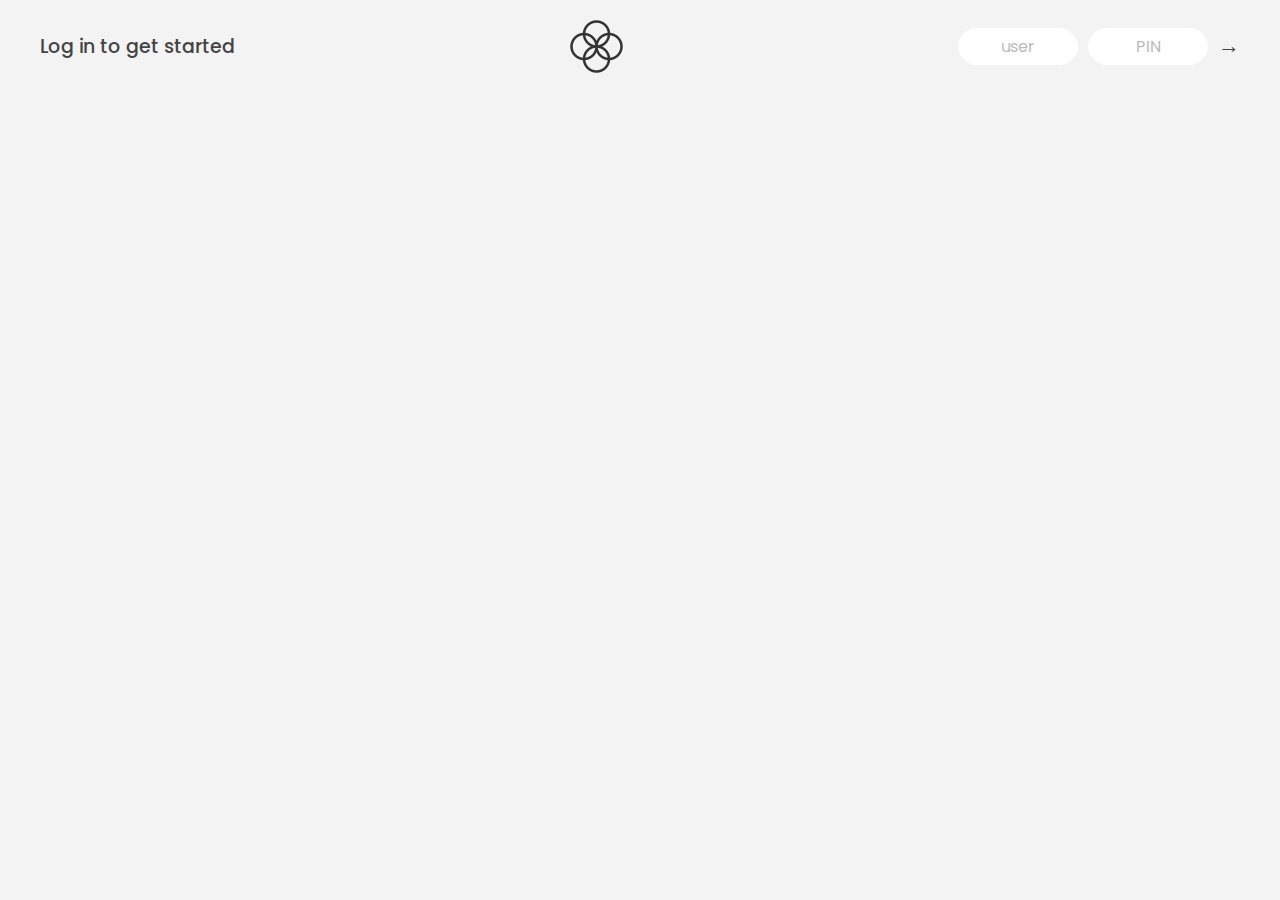
==== index.html @ feb66b4c "Uploaded Files" ====
<!DOCTYPE html>
<html lang="en">
  <head>
    <meta charset="UTF-8" />
    <meta name="viewport" content="width=device-width, initial-scale=1.0" />
    <meta http-equiv="X-UA-Compatible" content="ie=edge" />
    <link rel="shortcut icon" type="image/png" href="/icon.png" />

    <link
      href="https://fonts.googleapis.com/css?family=Poppins:400,500,600&display=swap"
      rel="stylesheet"
    />

    <link rel="stylesheet" href="style.css" />
    <title>Bankist</title>
  </head>
  <body>
    <!-- TOP NAVIGATION -->
    <nav>
      <p class="welcome">Log in to get started</p>
      <img src="logo.png" alt="Logo" class="logo" />
      <form class="login">
        <input
          type="text"
          placeholder="user"
          class="login__input login__input--user"
        />
        <!-- In practice, use type="password" -->
        <input
          type="text"
          placeholder="PIN"
          maxlength="4"
          class="login__input login__input--pin"
        />
        <button class="login__btn">&rarr;</button>
      </form>
    </nav>

    <main class="app">
      <!-- BALANCE -->
      <div class="balance">
        <div>
          <p class="balance__label">Current balance</p>
          <p class="balance__date">
            As of <span class="date">05/03/2037</span>
          </p>
        </div>
        <p class="balance__value">0000€</p>
      </div>

      <!-- MOVEMENTS -->
      <div class="movements">
        <div class="movements__row">
          <div class="movements__type movements__type--deposit">2 deposit</div>
          <div class="movements__date">3 days ago</div>
          <div class="movements__value">4 000€</div>
        </div>
        <div class="movements__row">
          <div class="movements__type movements__type--withdrawal">
            1 withdrawal
          </div>
          <div class="movements__date">24/01/2037</div>
          <div class="movements__value">-378€</div>
        </div>
      </div>

      <!-- SUMMARY -->
      <div class="summary">
        <p class="summary__label">In</p>
        <p class="summary__value summary__value--in">0000€</p>
        <p class="summary__label">Out</p>
        <p class="summary__value summary__value--out">0000€</p>
        <p class="summary__label">Interest</p>
        <p class="summary__value summary__value--interest">0000€</p>
        <button class="btn--sort">&downarrow; SORT</button>
      </div>

      <!-- OPERATION: TRANSFERS -->
      <div class="operation operation--transfer">
        <h2>Transfer money</h2>
        <form class="form form--transfer">
          <input type="text" class="form__input form__input--to" />
          <input type="number" class="form__input form__input--amount" />
          <button class="form__btn form__btn--transfer">&rarr;</button>
          <label class="form__label">Transfer to</label>
          <label class="form__label">Amount</label>
        </form>
      </div>

      <!-- OPERATION: LOAN -->
      <div class="operation operation--loan">
        <h2>Request loan</h2>
        <form class="form form--loan">
          <input type="number" class="form__input form__input--loan-amount" />
          <button class="form__btn form__btn--loan">&rarr;</button>
          <label class="form__label form__label--loan">Amount</label>
        </form>
      </div>

      <!-- OPERATION: CLOSE -->
      <div class="operation operation--close">
        <h2>Close account</h2>
        <form class="form form--close">
          <input type="text" class="form__input form__input--user" />
          <input
            type="password"
            maxlength="6"
            class="form__input form__input--pin"
          />
          <button class="form__btn form__btn--close">&rarr;</button>
          <label class="form__label">Confirm user</label>
          <label class="form__label">Confirm PIN</label>
        </form>
      </div>

      <!-- LOGOUT TIMER -->
      <p class="logout-timer">
        You will be logged out in <span class="timer">05:00</span>
      </p>
    </main>

    <!-- <footer>
      &copy; by Jonas Schmedtmann. Don't claim as your own :)
    </footer> -->

    <script src="script.js"></script>
  </body>
</html>
---- style.css ----
/*
 * Use this CSS to learn some intersting techniques,
 * in case you're wondering how I built the UI.
 * Have fun! 😁
 */

* {
  margin: 0;
  padding: 0;
  box-sizing: inherit;
}

html {
  font-size: 62.5%;
  box-sizing: border-box;
}

body {
  font-family: "Poppins", sans-serif;
  color: #444;
  background-color: #f3f3f3;
  height: 100vh;
  padding: 2rem;
}

nav {
  display: flex;
  justify-content: space-between;
  align-items: center;
  padding: 0 2rem;
}

.welcome {
  font-size: 1.9rem;
  font-weight: 500;
}

.logo {
  height: 5.25rem;
}

.login {
  display: flex;
}

.login__input {
  border: none;
  padding: 0.5rem 2rem;
  font-size: 1.6rem;
  font-family: inherit;
  text-align: center;
  width: 12rem;
  border-radius: 10rem;
  margin-right: 1rem;
  color: inherit;
  border: 1px solid #fff;
  transition: all 0.3s;
}

.login__input:focus {
  outline: none;
  border: 1px solid #ccc;
}

.login__input::placeholder {
  color: #bbb;
}

.login__btn {
  border: none;
  background: none;
  font-size: 2.2rem;
  color: inherit;
  cursor: pointer;
  transition: all 0.3s;
}

.login__btn:hover,
.login__btn:focus,
.btn--sort:hover,
.btn--sort:focus {
  outline: none;
  color: #777;
}

/* MAIN */
.app {
  position: relative;
  max-width: 100rem;
  margin: 4rem auto;
  display: grid;
  grid-template-columns: 4fr 3fr;
  grid-template-rows: auto repeat(3, 15rem) auto;
  gap: 2rem;

  /* NOTE This creates the fade in/out anumation */
  opacity: 0;
  transition: all 1s;
}

.balance {
  grid-column: 1 / span 2;
  display: flex;
  align-items: flex-end;
  justify-content: space-between;
  margin-bottom: 2rem;
}

.balance__label {
  font-size: 2.2rem;
  font-weight: 500;
  margin-bottom: -0.2rem;
}

.balance__date {
  font-size: 1.4rem;
  color: #888;
}

.balance__value {
  font-size: 4.5rem;
  font-weight: 400;
}

/* MOVEMENTS */
.movements {
  grid-row: 2 / span 3;
  background-color: #fff;
  border-radius: 1rem;
  overflow: scroll;
}

.movements__row {
  padding: 2.25rem 4rem;
  display: flex;
  align-items: center;
  border-bottom: 1px solid #eee;
}

.movements__type {
  font-size: 1.1rem;
  text-transform: uppercase;
  font-weight: 500;
  color: #fff;
  padding: 0.1rem 1rem;
  border-radius: 10rem;
  margin-right: 2rem;
}

.movements__date {
  font-size: 1.1rem;
  text-transform: uppercase;
  font-weight: 500;
  color: #666;
}

.movements__type--deposit {
  background-image: linear-gradient(to top left, #39b385, #9be15d);
}

.movements__type--withdrawal {
  background-image: linear-gradient(to top left, #e52a5a, #ff585f);
}

.movements__value {
  font-size: 1.7rem;
  margin-left: auto;
}

/* SUMMARY */
.summary {
  grid-row: 5 / 6;
  display: flex;
  align-items: baseline;
  padding: 0 0.3rem;
  margin-top: 1rem;
}

.summary__label {
  font-size: 1.2rem;
  font-weight: 500;
  text-transform: uppercase;
  margin-right: 0.8rem;
}

.summary__value {
  font-size: 2.2rem;
  margin-right: 2.5rem;
}

.summary__value--in,
.summary__value--interest {
  color: #66c873;
}

.summary__value--out {
  color: #f5465d;
}

.btn--sort {
  margin-left: auto;
  border: none;
  background: none;
  font-size: 1.3rem;
  font-weight: 500;
  cursor: pointer;
}

/* OPERATIONS */
.operation {
  border-radius: 1rem;
  padding: 3rem 4rem;
  color: #333;
}

.operation--transfer {
  background-image: linear-gradient(to top left, #ffb003, #ffcb03);
}

.operation--loan {
  background-image: linear-gradient(to top left, #39b385, #9be15d);
}

.operation--close {
  background-image: linear-gradient(to top left, #e52a5a, #ff585f);
}

h2 {
  margin-bottom: 1.5rem;
  font-size: 1.7rem;
  font-weight: 600;
  color: #333;
}

.form {
  display: grid;
  grid-template-columns: 2.5fr 2.5fr 1fr;
  grid-template-rows: auto auto;
  gap: 0.4rem 1rem;
}

/* Exceptions for interst */
.form.form--loan {
  grid-template-columns: 2.5fr 1fr 2.5fr;
}
.form__label--loan {
  grid-row: 2;
}
/* End exceptions */

.form__input {
  width: 100%;
  border: none;
  background-color: rgba(255, 255, 255, 0.4);
  font-family: inherit;
  font-size: 1.5rem;
  text-align: center;
  color: #333;
  padding: 0.3rem 1rem;
  border-radius: 0.7rem;
  transition: all 0.3s;
}

.form__input:focus {
  outline: none;
  background-color: rgba(255, 255, 255, 0.6);
}

.form__label {
  font-size: 1.3rem;
  text-align: center;
}

.form__btn {
  border: none;
  border-radius: 0.7rem;
  font-size: 1.8rem;
  background-color: #fff;
  cursor: pointer;
  transition: all 0.3s;
}

.form__btn:focus {
  outline: none;
  background-color: rgba(255, 255, 255, 0.8);
}

.logout-timer {
  padding: 0 0.3rem;
  margin-top: 1.9rem;
  text-align: right;
  font-size: 1.25rem;
}

.timer {
  font-weight: 600;
}
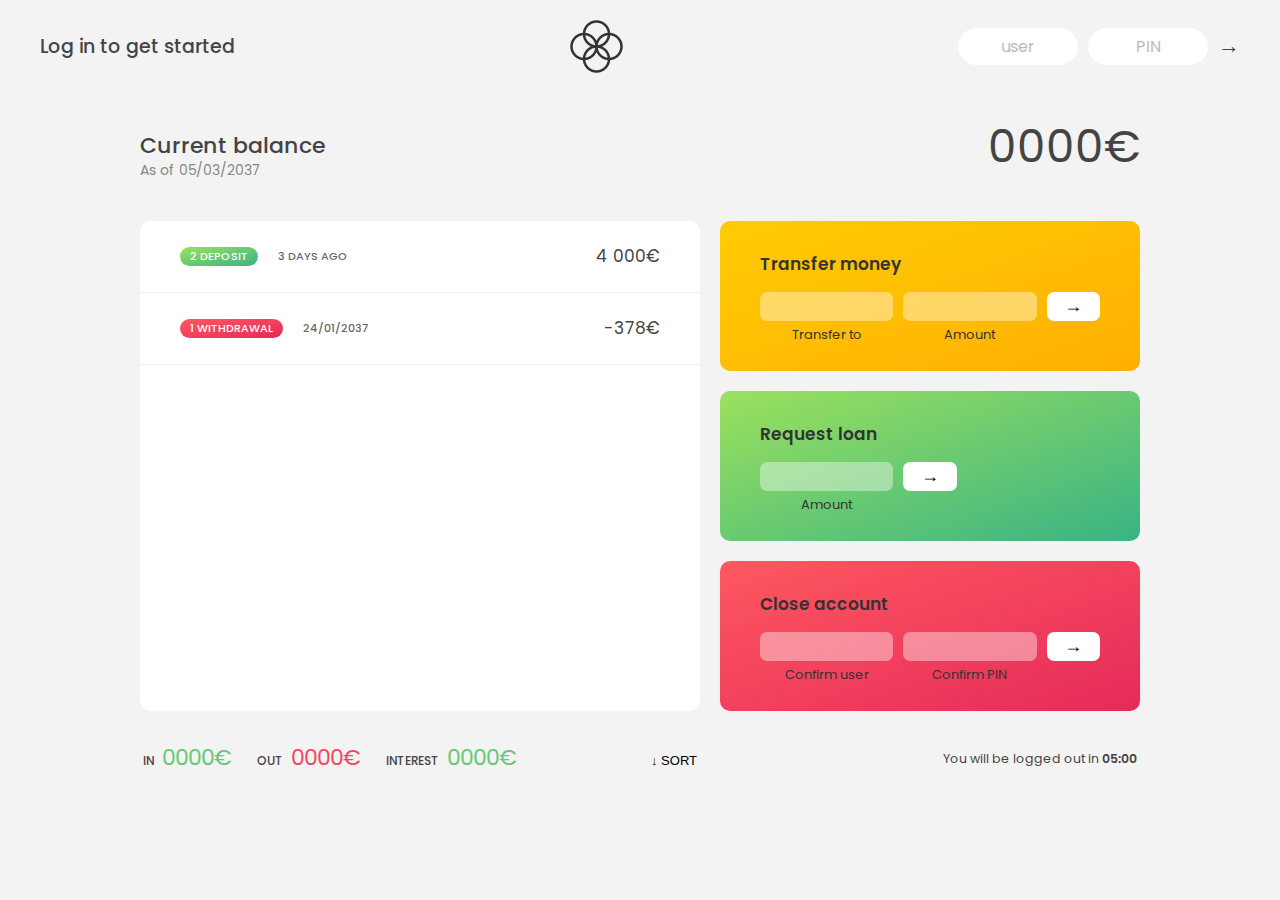
==== commit 304690c4: "intitaed the project version 1" ====
--- a/index.html
+++ b/index.html
@@ -4,7 +4,7 @@
     <meta charset="UTF-8" />
     <meta name="viewport" content="width=device-width, initial-scale=1.0" />
     <meta http-equiv="X-UA-Compatible" content="ie=edge" />
-    <link rel="shortcut icon" type="image/png" href="/icon.png" />
+    <link rel="shortcut icon" type="image/png" href="icon.png" />
 
     <link
       href="https://fonts.googleapis.com/css?family=Poppins:400,500,600&display=swap"
@@ -12,7 +12,7 @@
     />
 
     <link rel="stylesheet" href="style.css" />
-    <title>Bankist</title>
+    <title>ZenB</title>
   </head>
   <body>
     <!-- TOP NAVIGATION -->
--- a/style.css
+++ b/style.css
@@ -94,7 +94,7 @@
   gap: 2rem;
 
   /* NOTE This creates the fade in/out anumation */
-  opacity: 0;
+  /* opacity: 0; */
   transition: all 1s;
 }
 
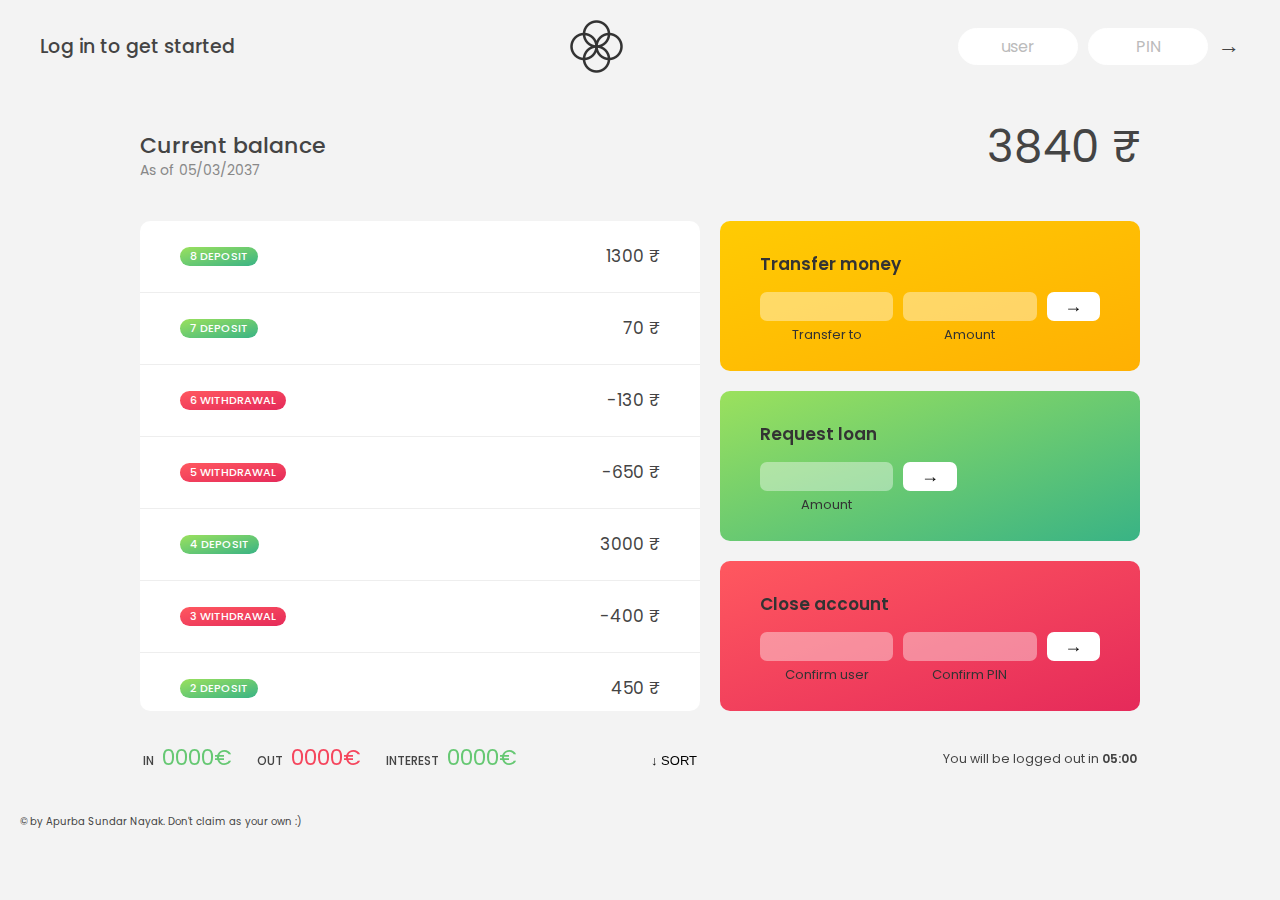
==== commit f786a658: "Version 1 updated" ====
--- a/index.html
+++ b/index.html
@@ -119,9 +119,9 @@
       </p>
     </main>
 
-    <!-- <footer>
-      &copy; by Jonas Schmedtmann. Don't claim as your own :)
-    </footer> -->
+    <footer>
+      &copy; by Apurba Sundar Nayak. Don't claim as your own :)
+    </footer>
 
     <script src="script.js"></script>
   </body>
